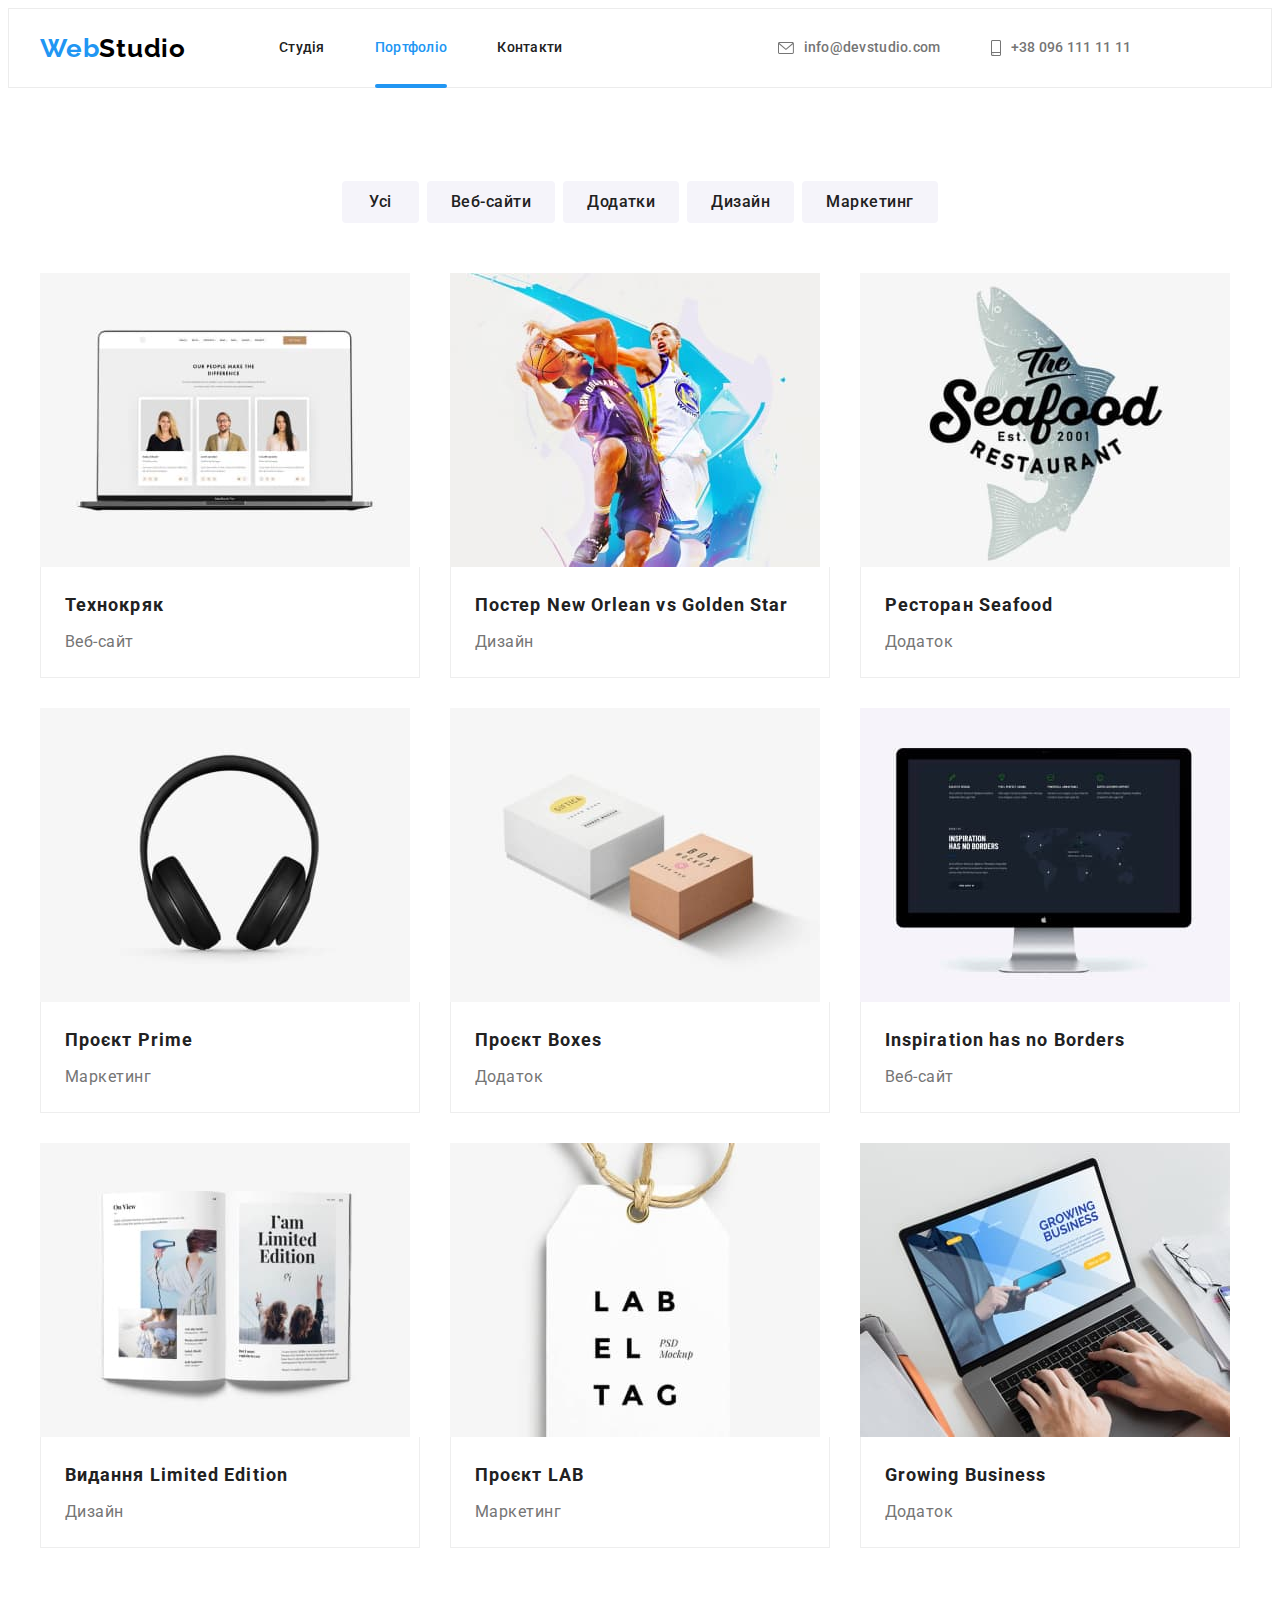
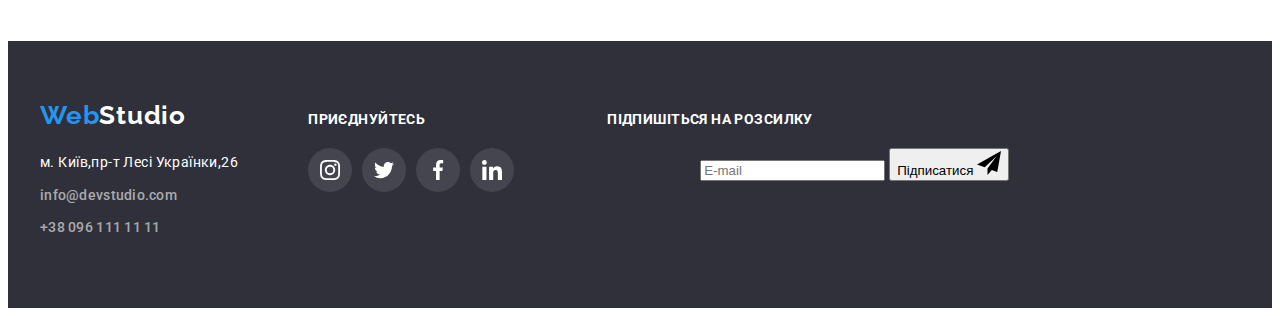
==== portfolio.html @ 23bea870 "add form" ====
<!DOCTYPE html>
<html lang="uk">
  <head>
    <meta charset="UTF-8" />
    <meta http-equiv="X-UA-Compatible" content="IE=edge" />
    <meta name="viewport" content="width=device-width, initial-scale=1.0" />
    <title>Портфоліо</title>
    <link rel="preconnect" href="https://fonts.googleapis.com" />
    <link rel="preconnect" href="https://fonts.gstatic.com" crossorigin />
    <link
      href="https://fonts.googleapis.com/css2?family=Raleway:wght@700&family=Roboto:wght@400;500;700;900&display=swap"
      rel="stylesheet"
    />
    <link
      rel="stylesheet"
      href="https://cdnjs.cloudflare.com/ajax/libs/modern-normalize/1.1.0/modern-normalize.min.css"
      integrity="sha512-wpPYUAdjBVSE4KJnH1VR1HeZfpl1ub8YT/NKx4PuQ5NmX2tKuGu6U/JRp5y+Y8XG2tV+wKQpNHVUX03MfMFn9Q=="
      crossorigin="anonymous"
      referrerpolicy="no-referrer"
    />
    <link rel="stylesheet" href="./css/styles.css" />
  </head>
  <body>
    <header class="header">
      <div class="header-container">
        <nav class="navigation">
          <a href="./index.html" class="logo-link link"
            ><span class="logo">Web</span>Studio</a
          >
          <ul class="nav-list list">
            <li class="nav-link">
              <a href="./index.html" class="nav-item link">Студія</a>
            </li>
            <li class="nav-link">
              <a href="./portfolio.html" class="nav-item link current"
                >Портфоліо</a
              >
            </li>
            <li class="nav-link">
              <a href="#" class="nav-item link">Контакти</a>
            </li>
          </ul>
        </nav>
        <ul class="contacts-list list">
          <li class="contacts-item">
            <a href="mailto:info@devstudio.com" class="contacts-link link">
              <svg width="16" height="12" class="contacts-link-icon">
                <use href="./images/icons.svg#icon-envelope"></use></svg>info@devstudio.com
            </a>
          </li>
          <li class="contacts-item">
            <a href="tel:+380961111111" class="contacts-link link">
              <svg width="10" height="16" class="contacts-link-icon">
                <use href="./images/icons.svg#icon-smartphone"></use></svg>+38 096 111 11 11
            </a>
          </li>
        </ul>
      </div>
    </header>
    <main>
      <section class="portfolio">
        <div class="container">
          <h1 class="visually-hidden">Портфоліо</h1>
          <ul class="portfolio-button-list list">
            <li class="portfolio-button-item">
              <button
                class="portfolio-button header-portfolio-button"
                type="button"
              >
                Усі
              </button>
            </li>
            <li class="portfolio-button-item">
              <button class="portfolio-button" type="button">Веб-сайти</button>
            </li>
            <li class="portfolio-button-item">
              <button class="portfolio-button" type="button">Додатки</button>
            </li>
            <li class="portfolio-button-item">
              <button class="portfolio-button" type="button">Дизайн</button>
            </li>
            <li class="portfolio-button-item">
              <button class="portfolio-button" type="button">Маркетинг</button>
            </li>
          </ul>
          <ul class="projects-list list">
            <li class="projects-item">
              <a class="projects-link link" href="#">
                <div class="projects-modal-container">
                  <img
                    src="./images2/technokryak.jpg"
                    alt="Картки-портфоліо"
                    width="370"
                    height="294"
                  />
                  <p class="project-overlay-text">
                    Ресурс пропонує комплексні пропозиції з різним рівнем
                    функціоналу та сервісів. Все це дозволить відвідувачу
                    отримати вичерпні відомості про компанію чи приватну особу.
                  </p>
                </div>
                <div class="projects-container">
                  <h2 class="projects-name">Технокряк</h2>
                  <p class="projects-text">Веб-сайт</p>
                </div>
              </a>
            </li>
            <li class="projects-item">
              <a class="projects-link link" href="#">
                <div class="projects-modal-container">
                  <img
                    src="./images2/poster_new_orlean_vs_golden_star.jpg"
                    alt="Постер New Orlean vs Golden Star"
                    width="370"
                    height="294"
                  />
                  <p class="project-overlay-text">
                    Ресурс пропонує комплексні пропозиції з різним рівнем
                    функціоналу та сервісів. Все це дозволить відвідувачу
                    отримати вичерпні відомості про компанію чи приватну особу.
                  </p>
                </div>

                <div class="projects-container">
                  <h2 class="projects-name">
                    Постер New Orlean vs Golden Star
                  </h2>
                  <p class="projects-text">Дизайн</p>
                </div>
              </a>
            </li>
            <li class="projects-item">
              <a class="projects-link link" href="#">
                <div class="projects-modal-container">
                  <img
                    src="./images2/restaurant_seafood.jpg"
                    alt="Лого ресторана Seafood"
                    width="370"
                    height="294"
                  />
                  <p class="project-overlay-text">
                    Ресурс пропонує комплексні пропозиції з різним рівнем
                    функціоналу та сервісів. Все це дозволить відвідувачу
                    отримати вичерпні відомості про компанію чи приватну особу.
                  </p>
                </div>
                <div class="projects-container">
                  <h2 class="projects-name">Ресторан Seafood</h2>
                  <p class="projects-text">Додаток</p>
                </div>
              </a>
            </li>
            <li class="projects-item">
              <a class="projects-link link" href="#">
                <div class="projects-modal-container">
                  <img
                    src="./images2/project_prime.jpg"
                    alt="Навушники"
                    width="370"
                    height="294"
                  />
                  <p class="project-overlay-text">
                    Ресурс пропонує комплексні пропозиції з різним рівнем
                    функціоналу та сервісів. Все це дозволить відвідувачу
                    отримати вичерпні відомості про компанію чи приватну особу.
                  </p>
                </div>
                <div class="projects-container">
                  <h2 class="projects-name">Проєкт Prime</h2>
                  <p class="projects-text">Маркетинг</p>
                </div>
              </a>
            </li>
            <li class="projects-item">
              <a class="projects-link link" href="#">
                <div class="projects-modal-container">
                  <img
                    src="./images2/project_boxes.jpg"
                    alt="Коробки"
                    width="370"
                    height="294"
                  />
                  <p class="project-overlay-text">
                    Ресурс пропонує комплексні пропозиції з різним рівнем
                    функціоналу та сервісів. Все це дозволить відвідувачу
                    отримати вичерпні відомості про компанію чи приватну особу.
                  </p>
                </div>
                <div class="projects-container">
                  <h2 class="projects-name">Проєкт Boxes</h2>
                  <p class="projects-text">Додаток</p>
                </div>
              </a>
            </li>
            <li class="projects-item">
              <a class="projects-link link" href="#">
                <div class="projects-modal-container">
                  <img
                    src="./images2/insipation_has_no_borders.jpg"
                    alt="IMac"
                    width="370"
                    height="294"
                  />
                  <p class="project-overlay-text">
                    Ресурс пропонує комплексні пропозиції з різним рівнем
                    функціоналу та сервісів. Все це дозволить відвідувачу
                    отримати вичерпні відомості про компанію чи приватну особу.
                  </p>
                </div>
                <div class="projects-container">
                  <h2 class="projects-name">Inspiration has no Borders</h2>
                  <p class="projects-text">Веб-сайт</p>
                </div>
              </a>
            </li>
            <li class="projects-item">
              <a class="projects-link link" href="#">
                <div class="projects-modal-container">
                  <img
                    src="./images2/limited_edition.jpg"
                    alt="Журнал"
                    width="370"
                    height="294"
                  />
                  <p class="project-overlay-text">
                    Ресурс пропонує комплексні пропозиції з різним рівнем
                    функціоналу та сервісів. Все це дозволить відвідувачу
                    отримати вичерпні відомості про компанію чи приватну особу.
                  </p>
                </div>
                <div class="projects-container">
                  <h2 class="projects-name">Видання Limited Edition</h2>
                  <p class="projects-text">Дизайн</p>
                </div>
              </a>
            </li>
            <li class="projects-item">
              <a class="projects-link link" href="#">
                <div class="projects-modal-container">
                  <img
                    src="./images2/project_lab.jpg"
                    alt="Бірка з лого"
                    width="370"
                    height="294"
                  />
                  <p class="project-overlay-text">
                    Ресурс пропонує комплексні пропозиції з різним рівнем
                    функціоналу та сервісів. Все це дозволить відвідувачу
                    отримати вичерпні відомості про компанію чи приватну особу.
                  </p>
                </div>
                <div class="projects-container">
                  <h2 class="projects-name">Проєкт LAB</h2>
                  <p class="projects-text">Маркетинг</p>
                </div>
              </a>
            </li>
            <li class="projects-item">
              <a class="projects-link link" href="#">
                <div class="projects-modal-container">
                  <img
                    src="./images2/growing_business.jpg"
                    alt="Робота за ноутбуком"
                    width="370"
                    height="294"
                  />
                  <p class="project-overlay-text">
                    Ресурс пропонує комплексні пропозиції з різним рівнем
                    функціоналу та сервісів. Все це дозволить відвідувачу
                    отримати вичерпні відомості про компанію чи приватну особу.
                  </p>
                </div>
                <div class="projects-container">
                  <h2 class="projects-name">Growing Business</h2>
                  <p class="projects-text">Додаток</p>
                </div>
              </a>
            </li>
          </ul>
        </div>
      </section>
    </main>
    <footer class="footer">
      <div class="container first-footer">
        <div class="contacts-container">
          <a href="/" class="logo-footer-link link"
            ><span class="logo">Web</span>Studio</a
          >
          <address class="footer-adress">
            <ul class="footer-adress-list list">
              <li class="footer-adress-item">
                <a
                  href="https://goo.gl/maps/jqb1bgyML6JfJJXPA"
                  target="_blank"
                  rel="noreferrer noopener"
                  class="footer-adress-link link"
                  >м. Київ,пр-т Лесі Українки,26</a
                >
              </li>
              <li class="footer-adress-item">
                <a
                  href="mailto:info@devstudio.com"
                  class="contacts-link-mail-footer link"
                  >info@devstudio.com</a
                >
              </li>
              <li class="footer-adress-item">
                <a
                  href="tel:+380961111111"
                  class="contacts-link-tel-footer link"
                  >+38 096 111 11 11</a
                >
              </li>
            </ul>
          </address>
        </div>
        <div class="footer-social-links">
          <p class="footer-social-links-header">приєднуйтесь</p>
          <ul class="footer-social-links-list list">
            <li class="footer-social-links-item">
              <a href="#" class="footer-social-links-icon">
                <svg width="20px" height="20px" class="logo-contacts-footer">
                  <use href="./images/icons.svg#icon-instagram"></use>
                </svg>
              </a>
            </li>
            <li class="footer-social-links-item">
              <a href="#" class="footer-social-links-icon">
                <svg width="20px" height="20px" class="logo-contacts-footer">
                  <use href="./images/icons.svg#icon-twitter"></use>
                </svg>
              </a>
            </li>
            <li class="footer-social-links-item">
              <a href="#" class="footer-social-links-icon">
                <svg width="20px" height="20px" class="logo-contacts-footer">
                  <use href="./images/icons.svg#icon-facebook"></use>
                </svg>
              </a>
            </li>
            <li class="footer-social-links-item">
              <a href="#" class="footer-social-links-icon">
                <svg width="20px" height="20px" class="logo-contacts-footer">
                  <use href="./images/icons.svg#icon-linkedin"></use>
                </svg>
              </a>
            </li>
          </ul>
        </div>
        <div class="footer-input">
          <h3 class="input-title">Підпишіться на розсилку</h3>
          <form class="input-container">
            <input class="footer-input" type="email" placeholder="E-mail" />
            <button type="submit" class="input-button">
              Підписатися
              <svg width="24" height="24" class="input-img">
                <use href="./images/icons.svg#icon-send"></use>
              </svg>
            </button>
          </form>
        </div>
      </div>
    </footer>
  </body>
</html>
---- css/styles.css ----
:root {
  --main-bg-color: #fff;
  --second-bg-color: #2f303a;
  --main-text-color: #212121;
  --hover-color: #2196f3;
  --logo-studio-color: #000000;
  --second-text-color: #ffffff;
  --button-active-bg-color: #188cf8;
  --p-color: #757575;
  --third-bg-color: #f5f4fa;
  --potfolio-bg-color: #eeeeee;
  --project-bg-color: #f5f5f5;
  --contacts-color: rgba(255, 255, 255, 0.6);
  --transition-duration: 250ms;
  --cubic-bezier: cubic-bezier(0.4, 0, 0.2, 1);
}
p,
h1,
h2,
h3,
h4,
h5,
h6 {
  margin: 0;
}
ul {
  padding: 0;
  margin: 0;
}
img {
  display: block;
  max-width: 100%;
  height: auto;
}
a {
  color: currentColor;
  text-decoration: none;
}
body {
  font-family: "Roboto", sans-serif;
  background-color: var(--main-bg-color);
  color: var(--main-text-color);
}
.header {
  border: 1px solid #ececec;
}
header > .header-container {
  display: flex;
  align-items: center;
}
.header-container,
.container {
  max-width: 1200px;
  margin: -1px auto;
  padding-left: 15px;
  padding-right: 15px;
}
.navigation {
  display: flex;
  align-items: center;
}
.logo {
  color: var(--hover-color);
}
.logo-link {
  display: inline-block;
  margin-right: 93px;

  font-family: "Raleway";
  font-weight: 700;
  font-size: 26px;
  line-height: 1.19;
  letter-spacing: 0.03em;
  color: var(--logo-studio-color);
}
.list {
  list-style: none;
}
.link {
  text-decoration: none;
}
.nav-list {
  display: flex;
  gap: 50px;
}
.nav-list.list:first-child {
  padding-right: 0;
}
.nav-link:last-child {
  margin-right: 0;
}
.nav-item.link.current {
  color: var(--hover-color);
}
.nav-item {
  position: relative;
  margin-right: 50px;
  font-weight: 500;
  font-size: 14px;
  line-height: 1.14;
  letter-spacing: 0.02em;
  color: var(--main-text-color);
  transition: color 250ms cubic-bezier(0.4, 0, 0.2, 1);
}
.nav-list .link {
  display: block;
  padding: 32px 0;
}

.nav-item:last-child {
  margin-right: 0;
}
.nav-item:hover,
.nav-item:focus {
  color: var(--hover-color);
}
.contacts-list {
  display: flex;
  gap: 50px;
  margin-left: 215px;
}
.link.current {
  position: relative;
  color: var(--hover-color);
}
.contacts-link {
  display: flex;
  gap: 10px;
  justify-content: center;
  align-items: center;
  padding-top: 32px;
  padding-bottom: 32px;
  font-weight: 500;
  font-size: 14px;
  line-height: 1.14;
  letter-spacing: 0.02em;

  color: var(--p-color);
  transition: color 250ms cubic-bezier(0.4, 0, 0.2, 1);
}

.contacts-link current,
.contacts-link current {
  color: var(--hover-color);
}
.contacts-link:hover,
.contacts-link:focus {
  color: var(--hover-color);
}
.contacts-link-icon {
  fill: currentColor;
}
.contacts-link-icon:hover,
.contacts-link-icon:focus {
  color: var(--hover-color);
}
.current::after {
  position: absolute;
  display: block;
  content: "";
  bottom: 0;
  left: 0;
  width: 100%;
  height: 4px;
  background: var(--hover-color);
  border-radius: 2px;
}
.hero {
  text-align: center;
  align-items: center;
  padding: 200px 0;
  margin: 0 auto;
  background-image: linear-gradient(
      to right,
      rgba(47, 48, 58, 0.4),
      rgba(47, 48, 58, 0.4)
    ),
    url(../images/team.jpg);

  max-width: 1600px;
  background-color: #c4c4c4;
  background-repeat: no-repeat;
  background-position: center;
  background-size: cover;
}
.hero-title {
  margin: auto;
  margin-bottom: 30px;

  font-weight: 900;
  font-size: 44px;
  line-height: 1.36;
  text-align: center;
  letter-spacing: 0.06em;
  text-transform: uppercase;
  max-width: 696px;
  color: var(--second-text-color);
  text-shadow: 0px 4px 4px rgba(0, 0, 0, 0.25);
}
.hero-button {
  display: inline-block;
  margin: 0 auto;
  font-family: inherit;
  font-style: normal;
  font-weight: 700;
  font-size: 16px;
  line-height: 1.87;
  text-align: center;
  letter-spacing: 0.06em;
  cursor: pointer;
  color: var(--second-text-color);
  background-color: var(--hover-color);
  box-shadow: 0px 4px 4px rgba(0, 0, 0, 0.15);
  border-radius: 4px;
  border-color: transparent;
  border: 0;
  padding: 10px 32px;
  transition: background-color 250ms cubic-bezier(0.4, 0, 0.2, 1);
}
.hero-button:active {
  font-family: inherit;
  font-style: normal;
  font-weight: 700;
  font-size: 16px;
  line-height: 1.87;
  display: flex;
  align-items: center;
  text-align: center;
  letter-spacing: 0.06em;
  cursor: pointer;

  color: var(--second-text-color);
  background-color: var(--button-active-bg-color);
  box-shadow: 0px 4px 4px rgba(0, 0, 0, 0.15);
  border-radius: 4px;
  border-color: transparent;
}
.hero-button:hover,
.hero-button:focus {
  background-color: var(--button-active-bg-color);
  color: var(--second-text-color);
}
.visually-hidden {
  position: absolute;
  white-space: nowrap;
  width: 1px;
  height: 1px;
  overflow: hidden;
  border: 0;
  padding: 0;
  clip: rect(0 0 0 0);
  clip-path: inset(50%);
  margin: -1px;
}
.benefits {
  padding-top: 94px;
  padding-bottom: 47px;
}
.benefits-list {
  display: flex;
  gap: 30px;
}
.benefits-item {
  width: 270px;
}
.benefits-item:first-child {
  gap: 0;
}
.benefits-container {
  display: flex;
  justify-content: center;
  align-items: center;
  background-color: var(--third-bg-color);
  width: 270px;
  height: 120px;
}
.benefits-title {
  padding-top: 30px;
  margin-bottom: 10px;
  font-weight: 700;
  font-size: 14px;
  line-height: 1.14;
  letter-spacing: 0.03em;
  text-transform: uppercase;
}
.benefits-text {
  width: 270px;
  font-size: 14px;
  line-height: 1.71;
  letter-spacing: 0.03em;

  color: var(--p-color);
}
.about {
  padding-bottom: 94px;
  padding-top: 47px;
}
.about-title {
  margin-bottom: 50px;
  font-weight: 700;
  font-size: 36px;
  line-height: 1.16;
  text-align: center;
  letter-spacing: 0.03em;
}
.about-list {
  display: flex;
}
.about-item {
  margin-left: 30px;
}
.about-container {
  position: relative;
}
.about-text {
  position: absolute;

  width: 100%;
  padding: 27px;

  bottom: 0;
  left: 0;
  font-weight: 700;
  font-size: 14px;
  line-height: 1.14;
  text-align: center;
  letter-spacing: 0.03em;
  text-transform: uppercase;

  color: var(--second-text-color);
  background-color: rgba(47, 48, 58, 0.8);
}
.about-item:first-child {
  margin: 0;
}
.team {
  background-color: var(--third-bg-color);
  padding-top: 94px;
  padding-bottom: 94px;
}
.team-container {
  padding-top: 30px;
  padding-bottom: 30px;
  text-align: center;
}
.team-contacts-link {
  display: flex;
  justify-content: center;
  align-items: center;
  width: 44px;
  height: 44px;
  border-radius: 50%;
  gap: 10px;
  color: #afb1b8;
  transition: background-color 250ms cubic-bezier(0.4, 0, 0.2, 1),
    color 250ms cubic-bezier(0.4, 0, 0.2, 1);
}

.team-contacts-link:hover,
.team-contacts-link:focus {
  background-color: var(--hover-color);
  color: var(--second-text-color);
}
.team-contacts-icon {
  fill: currentColor;
}

.team-list {
  display: flex;
  gap: 30px;
}
.team-title {
  margin-bottom: 50px;
  font-weight: 700;
  font-size: 36px;
  line-height: 1.16;
  text-align: center;
  letter-spacing: 0.03em;
}
.team-item {
  width: calc((100% - 90) / 4);
  background-color: var(--main-bg-color);
  box-shadow: 0px 1px 3px rgba(0, 0, 0, 0.12), 0px 1px 1px rgba(0, 0, 0, 0.14),
    0px 2px 1px rgba(0, 0, 0, 0.2);
  border-radius: 0px 0px 4px 4px;
}
.team-subtitle {
  margin-bottom: 10px;
  font-weight: 500;
  font-size: 16px;
  line-height: 1.19;
  letter-spacing: 0.03em;
}
.team-text {
  margin-bottom: 16px;
  font-size: 16px;
  line-height: 1.19;
  letter-spacing: 0.03em;
  color: var(--p-color);
}
.team-contacts-list {
  display: flex;
  justify-content: center;
  align-items: center;
  height: 100%;
  gap: 10px;
}
.clients {
  padding-top: 94px;
  padding-bottom: 94px;
  max-width: 1200px;
  margin: 0 auto;
}
.clients-title {
  margin-bottom: 50px;
  font-weight: 700;
  font-size: 36px;
  line-height: 1.17;
  letter-spacing: 0.03em;
  text-align: center;
  color: var(--main-text-color);
}
.clients-item {
  width: 170px;
  height: 92px;
}
.clients-link {
  display: flex;
  width: 100%;
  height: 100%;
  justify-content: center;
  align-items: center;
  color: #afb1b8;
  border: 1px solid #afb1b8;
  border-radius: 4px;
  transition: color 250ms cubic-bezier(0.4, 0, 0.2, 1),
    border-color 250ms cubic-bezier(0.4, 0, 0.2, 1);
}
.clients-link:hover,
.clients-link:focus {
  border-color: var(--hover-color);
  color: var(--hover-color);
}
.clients-icon {
  fill: currentColor;
}
.clients-list {
  display: flex;
  gap: 30px;
}
.footer {
  background-color: var(--second-bg-color);
  padding-top: 60px;
  padding-bottom: 60px;
}
.first-footer {
  display: flex;
  align-items: baseline;
}

.contacts-container {
  display: block;
  margin-right: 70px;
}
.logo-footer-link {
  display: block;
  margin-bottom: 20px;

  font-family: "Raleway";
  font-weight: 700;
  font-size: 26px;
  line-height: 1.19;
  letter-spacing: 0.03em;
  color: var(--second-text-color);
}
.footer-adress-link:hover,
.footer-adress-link:focus {
  color: var(--hover-color);
}
.footer-adress-item,
.contacts-link-mail-footer,
.contacts-link-tel-footer:not(:last-child) {
  margin-bottom: 9px;
}
.footer-adress-item:not(last-child) {
  margin-bottom: 9px;
}

.footer-adress-link {
  display: inline-block;
  font-style: normal;
  font-weight: 400;
  font-size: 14px;
  line-height: 1.71;
  letter-spacing: 0.03em;
  transition: color 250ms cubic-bezier(0.4, 0, 0.2, 1);
  color: var(--second-text-color);
}
.contacts-link-mail-footer,
.contacts-link-tel-footer {
  font-style: normal;
  font-weight: 500;
  font-size: 14px;
  line-height: 1.71;
  letter-spacing: 0.02em;
  display: block;
  transition: color 250ms cubic-bezier(0.4, 0, 0.2, 1);

  color: var(--contacts-color);
}

.contacts-link-mail-footer current,
.contacts-link-tel-footer current {
  color: var(--hover-color);
}
.contacts-link-mail-footer:hover,
.contacts-link-mail-footer:focus {
  color: var(--hover-color);
}
.contacts-link-tel-footer:hover,
.contacts-link-tel-footer:focus {
  color: var(--hover-color);
}
.footer-social-links-header {
  margin-bottom: 20px;
  display: block;
  font-weight: 700;
  font-size: 14px;
  line-height: 1.14;
  letter-spacing: 0.03em;
  text-transform: uppercase;
  color: var(--second-text-color);
  transition: background-color 250ms cubic-bezier(0.4, 0, 0.2, 1);
}
.footer-social-links-list {
  display: flex;
  align-items: center;
  justify-content: center;
  height: 100%;
  gap: 10px;
}
.footer-social-links-icon {
  display: flex;
  align-items: center;
  justify-content: center;
  width: 44px;
  height: 44px;
  border-radius: 50%;
  background: rgba(255, 255, 255, 0.1);
  gap: 10px;
  transition: background-color 250ms cubic-bezier(0.4, 0, 0.2, 1);
}
.footer-social-links-icon:hover,
.footer-social-links-icon:focus {
  background-color: var(--hover-color);
}
.footer-social-links-icon:hover .logo-contacts-footer,
.footer-social-links-icon:focus .logo-contacts-footer {
  fill: var(--second-text-color);
}
.footer-input {
  margin-left: 93px;
}
.form-container {
  display: flex;
  align-items: center;
}
.form-container footer-subscribe {
  max-width: 570px;
}
.input-title {
  display: inline-block;
  margin-bottom: 20px;
  font-weight: 700;
  font-size: 14px;
  line-height: 1.14;
  letter-spacing: 0.03em;
  text-transform: uppercase;
  color: var(--second-text-color);
}
.subscribe-email {
  padding: 15px 16px;
  width: 358px;
  background-color: inherit;
  outline: transparent;
  border-radius: 4px;
  border: 1px solid rgba(255, 255, 255, 0.3);
  filter: drop-shadow(0px 4px 4px rgba(0, 0, 0, 0.15));
  color: var(--second-text-color);
}
.subscribe-button {
  gap: 10px;
  margin-left: 12px;
  display: flex;
  align-items: center;
  justify-content: center;
  border: none;
  max-width: 200px;
  height: 50px;
  font-weight: 700;
  font-size: 16px;
  line-height: 1.88;
  text-align: center;
  letter-spacing: 0.06em;
  background-color: var(--hover-color);
  border-radius: 4px;

  color: var(--second-text-color);
  transition: background-color var(--transition-duration) var(--cubic-bezier);
  cursor: pointer;
}
.subscribe-button:hover {
  background-color: var(--button-active-bg-color);
  box-shadow: 0px 4px 4px rgba(0, 0, 0, 0.15);
}
.sub-button {
  fill: var(--second-text-color);
}
.logo-contacts-footer {
  fill: var(--second-text-color);
}
.portfolio {
  padding-top: 94px;
  padding-bottom: 94px;
}
.portfolio-button-list {
  display: flex;
  justify-content: center;
  margin-bottom: 50px;
  gap: 8px;
}
.projects {
  background-color: var(--project-bg-color);
}
.portfolio-button {
  background-color: var(--third-bg-color);
  border-radius: 4px;
  border-color: transparent;
  font-family: inherit;
  font-style: normal;
  font-weight: 500;
  font-size: 16px;
  line-height: 1.62;
  text-align: center;
  letter-spacing: 0.03em;
  cursor: pointer;
  color: var(--main-text-color);
  padding: 6px 22px;
  transition: color 250ms cubic-bezier(0.4, 0, 0.2, 1),
    background-color 250ms cubic-bezier(0.4, 0, 0.2, 1),
    box-shadow 250ms cubic-bezier(0.4, 0, 0.2, 1);
}
.header-portfolio-button {
  padding: 6px 25px;
}
.projects-list {
  display: flex;
  flex-wrap: wrap;
  justify-content: space-between;
  gap: 30px;
}
.portfolio-button:hover,
.portfolio-button:focus {
  background-color: var(--hover-color);
  color: var(--second-text-color);
  box-shadow: 0px 3px 1px rgba(0, 0, 0, 0.1), 0px 1px 2px rgba(0, 0, 0, 0.08),
    0px 2px 2px rgba(0, 0, 0, 0.12);
}

.projects-item {
  background-color: var(--main-bg-color);
  flex-basis: calc((100% - 60px) / 3);
}
.projects-link {
  display: block;
  background-color: var(--main-bg-color);
  transition: box-shadow 250ms cubic-bezier(0.4, 0, 0.2, 1);
}
.projects-link:hover,
.projects-link:focus {
  box-shadow: 0px 1px 1px rgba(0, 0, 0, 0.12), 0px 4px 4px rgba(0, 0, 0, 0.06),
    1px 4px 6px rgba(0, 0, 0, 0.16);
}
.projects-container {
  padding: 20px 24px;
  border-left: 1px solid var(--potfolio-bg-color);
  border-right: 1px solid var(--potfolio-bg-color);
  border-bottom: 1px solid var(--potfolio-bg-color);
}
.projects-modal-container {
  position: relative;
  overflow: hidden;
}
.project-overlay-text {
  position: absolute;
  top: 0;
  left: 0;
  font-size: 18px;
  line-height: 1.56;
  letter-spacing: 0.03em;
  color: var(--third-bg-color);
  background-color: rgba(33, 150, 243, 0.9);
  padding: 63px 24px;
  height: 100%;
  transform: translatey(100%);
  transition: transform 250ms cubic-bezier(0.4, 0, 0.2, 1);
  overflow: auto;
}
.projects-name {
  margin-bottom: 4px;
  font-weight: 700;
  font-size: 18px;
  line-height: 2;
  letter-spacing: 0.06em;
  color: var(--main-text-color);
}
projects-link {
  font-size: 18px;
  line-height: 2;
  letter-spacing: 0.06em;
}
.projects-text {
  font-size: 16px;
  line-height: 1.87;
  letter-spacing: 0.03em;

  color: var(--p-color);
}
.projects-link:hover .project-overlay-text,
.projects-link:focus .project-overlay-text {
  transform: translateY(0);
}
.backdrop {
  position: fixed;
  top: 0;

  width: 100%;
  height: 100%;

  background-color: rgba(0, 0, 0, 0.2);
  transition: opacity 300ms linear, visibility 300ms linear;
}
.modal {
  position: absolute;
  top: 50%;
  left: 50%;
  padding: 40px 40px;
  min-width: 528px;
  min-height: 581px;
  background-color: var(--main-bg-color);

  transform: translate(-50%, -50%) scale(1);
  transition: transform 1000ms cubic-bezier(0.4, 0, 0.2, 1);

  box-shadow: 0px 1px 3px rgba(0, 0, 0, 0.12), 0px 1px 1px rgba(0, 0, 0, 0.14),
    0px 2px 1px rgba(0, 0, 0, 0.2);
  border-radius: 4px;
}
.backdrop.is-hidden .modal {
  transform: translate(-50%, -50%) scale(0);
}
.is-hidden {
  opacity: 0;
  visibility: hidden;
  pointer-events: none;
}
.modal-button {
  position: absolute;
  width: 30px;
  height: 30px;
  border: 1px solid #909090;
  border-radius: 50%;
  background-color: transparent;
  right: 10px;
  top: 10px;
  display: flex;
  align-items: center;
  justify-content: center;
  padding: 0;
  cursor: pointer;
}
.close-icon {
  stroke: currentColor;
  fill: currentColor;
}
.modal-title {
  font-weight: 700;
  font-size: 20px;
  line-height: 1.15;
  text-align: center;
  margin-bottom: 12px;
}

.modal-form {
  width: 448px;
  margin: 0 auto;
}
.form-field {
  position: relative;
  display: flex;
  flex-direction: column;
}

.form-field:not(:last-child) {
  margin-bottom: 10px;
}

.form-field.comment {
  margin-bottom: 0;
}
label {
  font-size: 12px;
  line-height: 1.17;
  letter-spacing: 0.01em;
  color: var(--p-color);
}
.form-field input {
  margin-top: 4px;
  padding: 11px;
  border: 1px solid rgba(33, 33, 33, 0.2);
  border-radius: 4px;
  padding-left: 42px;
  outline: none;
  color: var(--main-text-color);
}

.form-field label {
  margin-bottom: 4px;
}

.form-label {
  font-size: 12px;
  line-height: 1.17;
  letter-spacing: 0.01em;
  color: var(--p-color);
}
.form-icon {
  position: absolute;
  top: 50%;
  left: 12px;
  display: inline-block;
}
.form-input:focus {
  border-color: var(--hover-color);
}

.form-input:focus ~ .form-icon {
  fill: var(--hover-color);
  transition: border-color var(--transition-duration) var(--cubic-bezier);
}
textarea {
  resize: none;
  width: 100%;
  height: 120px;
}

textarea::placeholder {
  font-size: 12px;
  line-height: 1.17;
  letter-spacing: 0.01em;
  color: rgba(117, 117, 117, 0.5);
}

.form-field textarea {
  margin-top: 4px;
  border: 1px solid rgba(33, 33, 33, 0.2);
  border-radius: 4px;
  outline: none;
  padding: 12px 16px;
  color: var(--main-text-color);
}
.form-checkbox {
  display: flex;
  justify-content: center;
  margin-bottom: 30px;
  text-align: center;
  margin-top: 20px;
}

.checkbox-label {
  display: flex;
  align-items: center;
  font-size: 14px;
  line-height: 2.71;
  letter-spacing: 0.03em;
  color: var(--p-color);
  text-align: center;
}

.checkbox {
  appearance: none;
  /* position: absolute;
  width: 1px;
  height: 1px;
  margin: -1px;
  border: 0;
  padding: 0;
  white-space: nowrap;
  clip-path: inset(100%);
  clip: rect(0 0 0 0);
  overflow: hidden; */
}

.checkbox-icon {
  display: inline-block;
  width: 16px;
  height: 15px;
  border: 2px solid black;
  border-radius: 4px;
  margin-right: 7px;
}

.checkbox:checked + .checkbox-icon {
  background-color: var(--hover-color);
  border-color: var(--hover-color);
  background-image: url(../images/check.svg);
  background-repeat: no-repeat;
  background-position: 50% 50%;
  background-size: contain;
  background-origin: border-box;
}

.checkbox-link {
  color: var(--hover-color);
  text-decoration: underline;
  margin-left: 5px;
}

.form-button {
  display: block;
  background-color: var(--hover-color);
  color: var(--main-bg-color);
  box-shadow: 0px 4px 4px rgba(0, 0, 0, 0.15);
  border-radius: 4px;
  border-color: transparent;
  min-width: 200px;
  padding: 10px 52px;
  text-align: center;
  margin: 0 auto;
}

.form-button:hover {
  background-color: var(--button-active-bg-color);
}
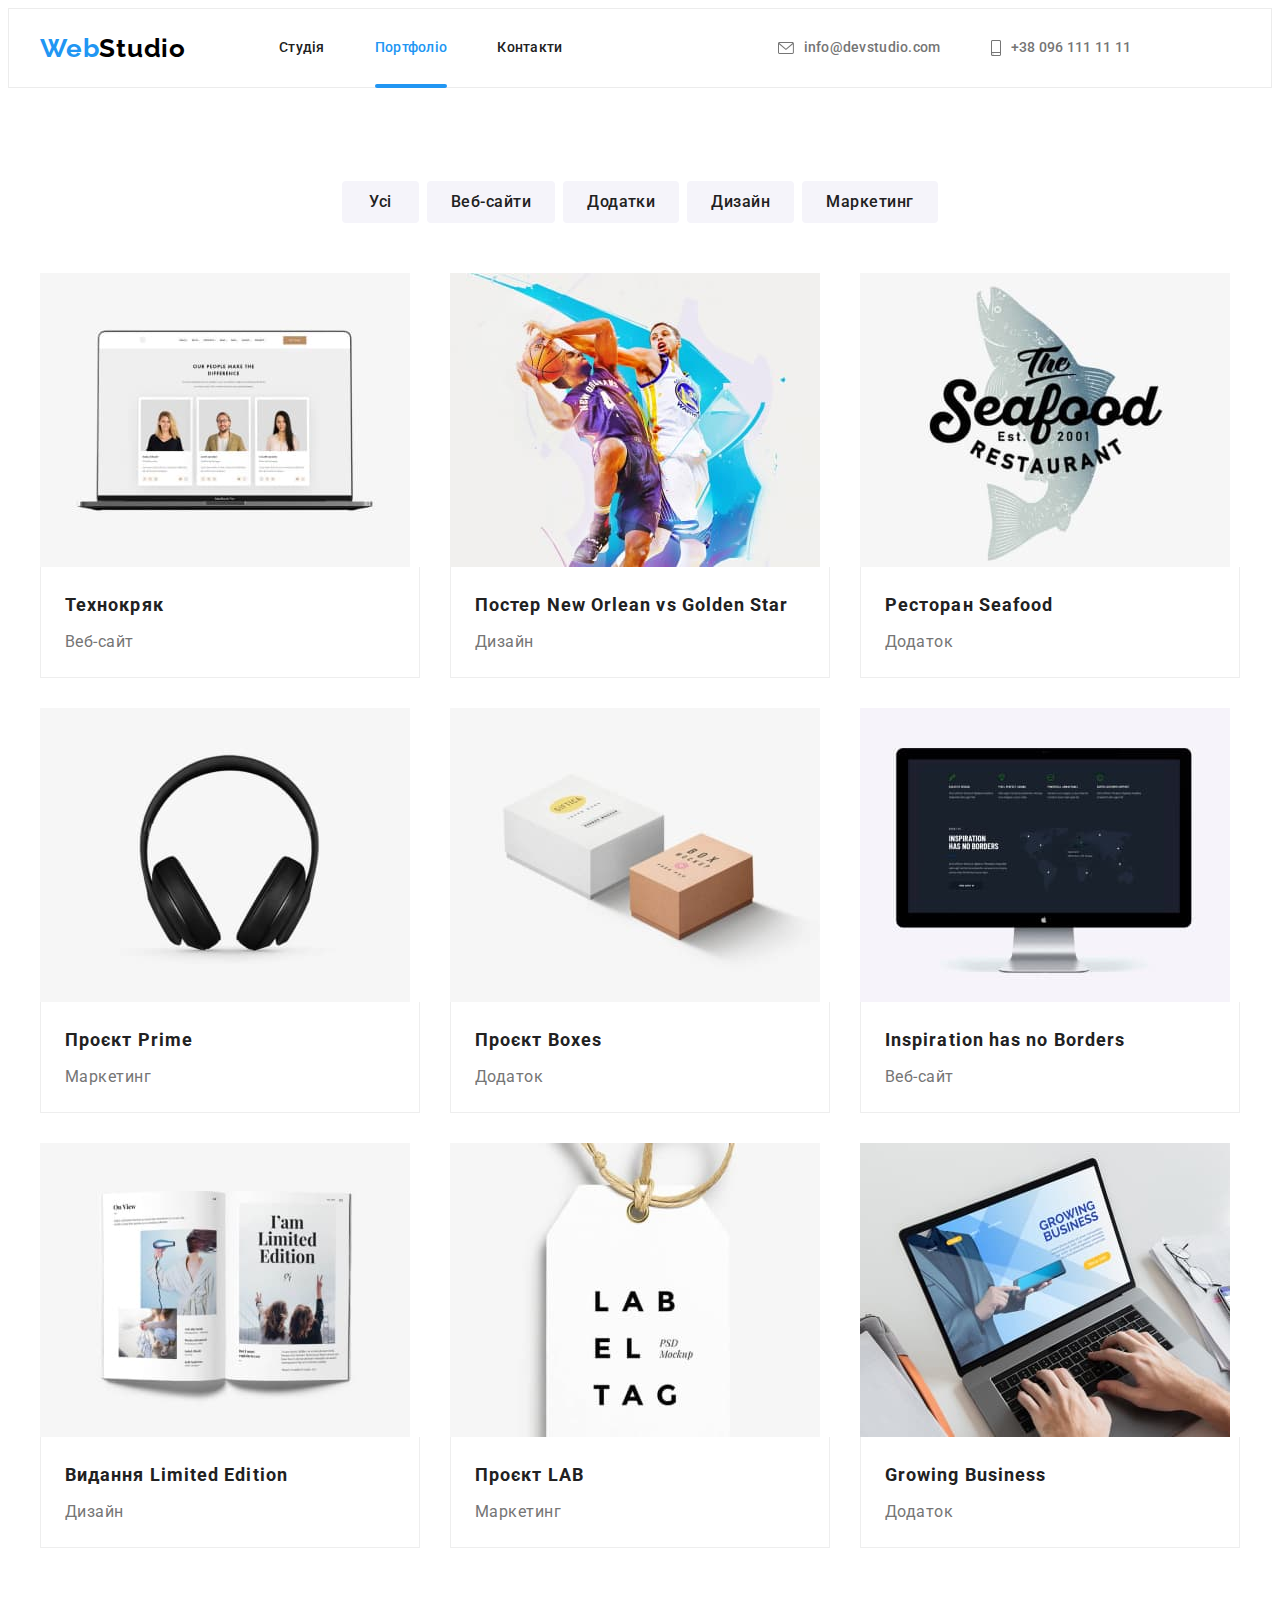
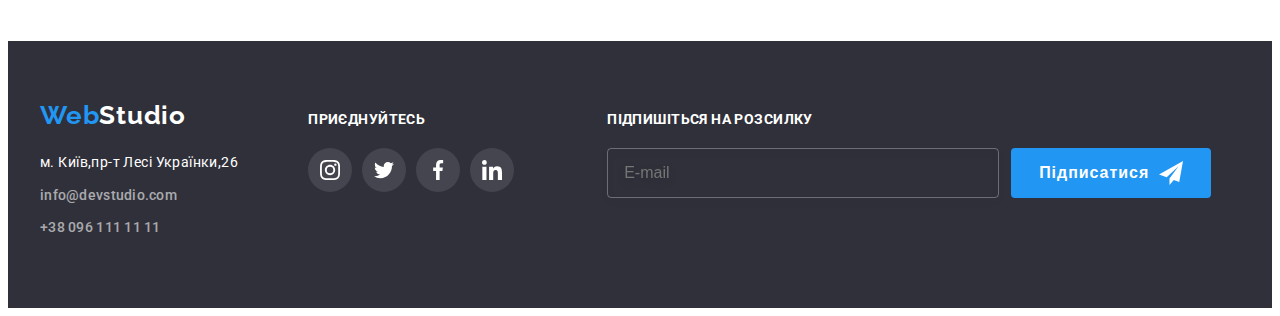
==== commit c2d24c7e: "add changes" ====
--- a/portfolio.html
+++ b/portfolio.html
@@ -349,11 +349,18 @@
         </div>
         <div class="footer-input">
           <h3 class="input-title">Підпишіться на розсилку</h3>
-          <form class="input-container">
-            <input class="footer-input" type="email" placeholder="E-mail" />
-            <button type="submit" class="input-button">
+          <form class="form-container">
+            <label class="footer-subscribe">
+              <input
+                class="subscribe-email"
+                type="email"
+                name="email"
+                placeholder="E-mail"
+              />
+            </label>
+            <button type="submit" class="subscribe-button">
               Підписатися
-              <svg width="24" height="24" class="input-img">
+              <svg class="sub-button" width="24" height="24">
                 <use href="./images/icons.svg#icon-send"></use>
               </svg>
             </button>
--- a/css/styles.css
+++ b/css/styles.css
@@ -581,6 +581,7 @@
 .subscribe-email {
   padding: 15px 16px;
   width: 358px;
+  font-size: 16px;
   background-color: inherit;
   outline: transparent;
   border-radius: 4px;
@@ -595,7 +596,7 @@
   align-items: center;
   justify-content: center;
   border: none;
-  max-width: 200px;
+  width: 200px;
   height: 50px;
   font-weight: 700;
   font-size: 16px;
@@ -780,8 +781,11 @@
   cursor: pointer;
 }
 .close-icon {
-  stroke: currentColor;
   fill: currentColor;
+}
+.modal-button:hover,
+.modal-button:focus{
+color: var(--hover-color);
 }
 .modal-title {
   font-weight: 700;
@@ -817,6 +821,7 @@
 .form-field input {
   margin-top: 4px;
   padding: 11px;
+  font-size: 14px;
   border: 1px solid rgba(33, 33, 33, 0.2);
   border-radius: 4px;
   padding-left: 42px;
@@ -933,7 +938,6 @@
   box-shadow: 0px 4px 4px rgba(0, 0, 0, 0.15);
   border-radius: 4px;
   border-color: transparent;
-  min-width: 200px;
   padding: 10px 52px;
   text-align: center;
   margin: 0 auto;
